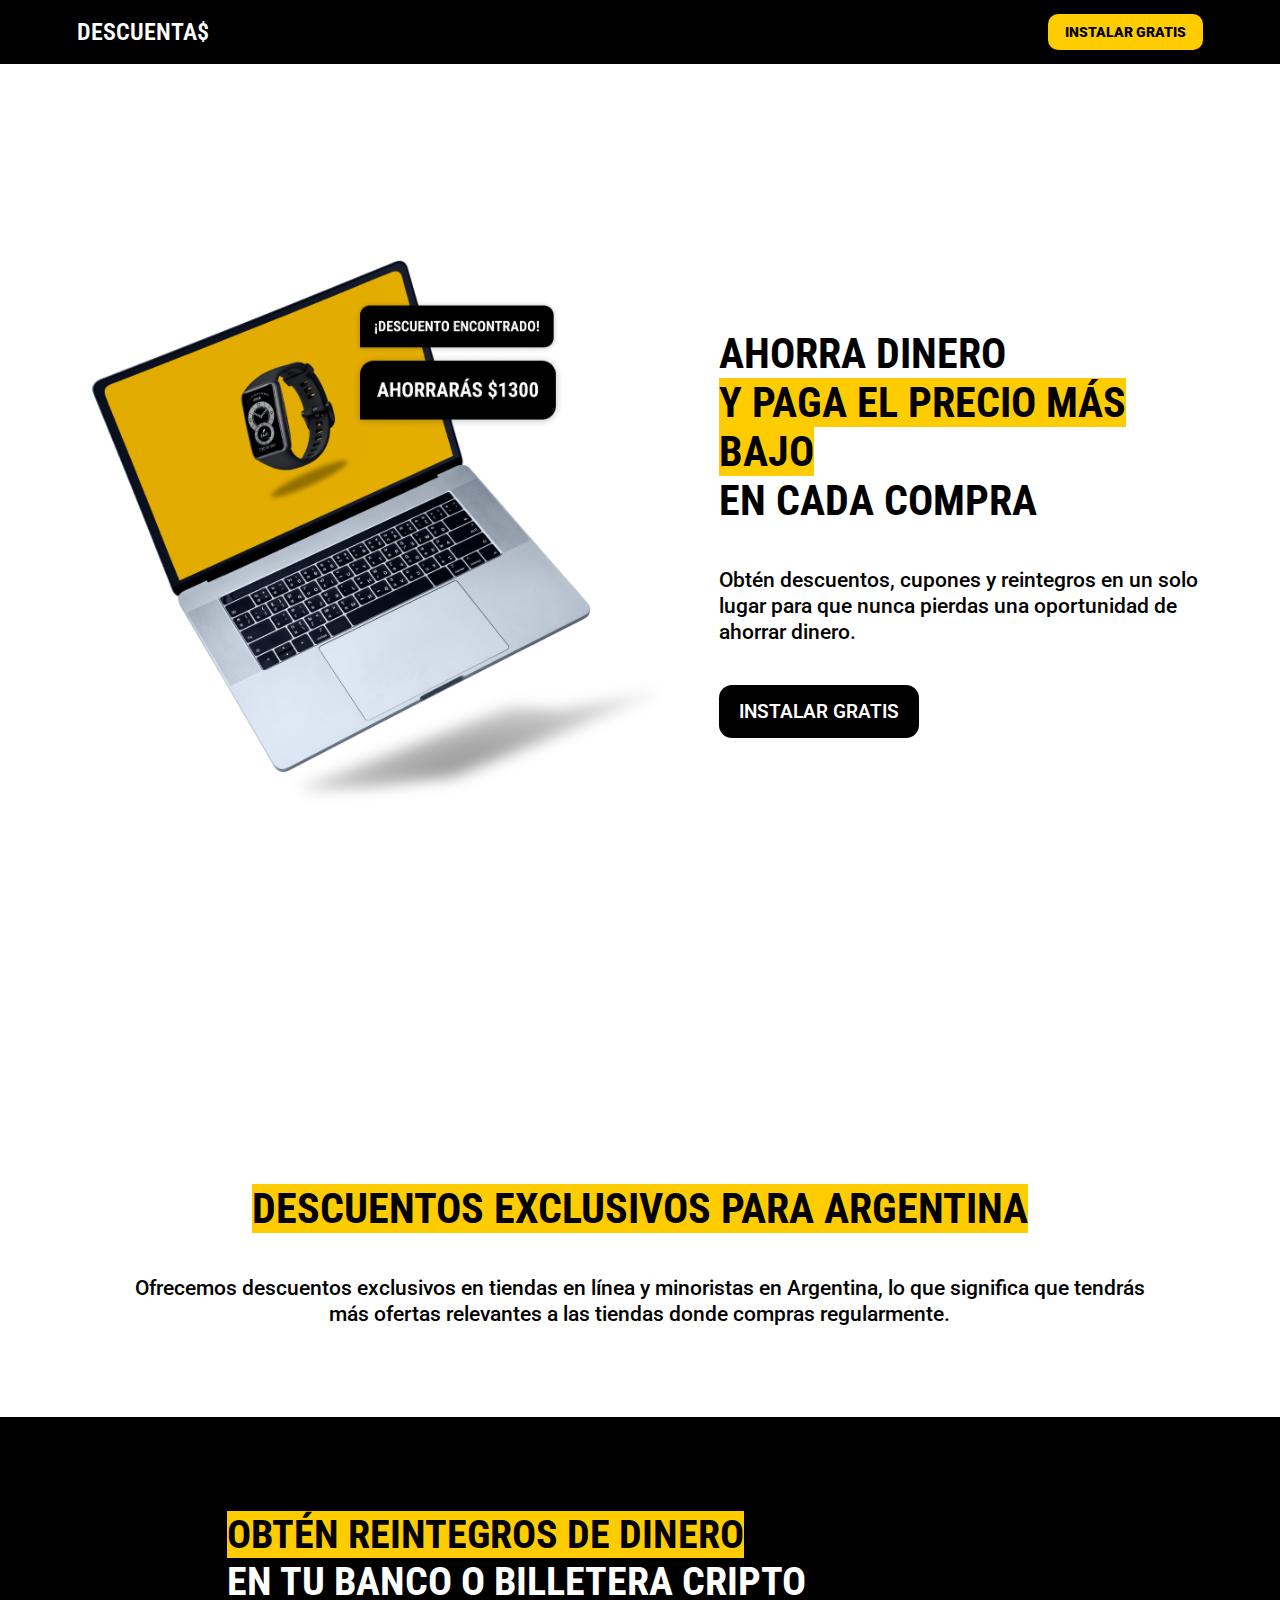
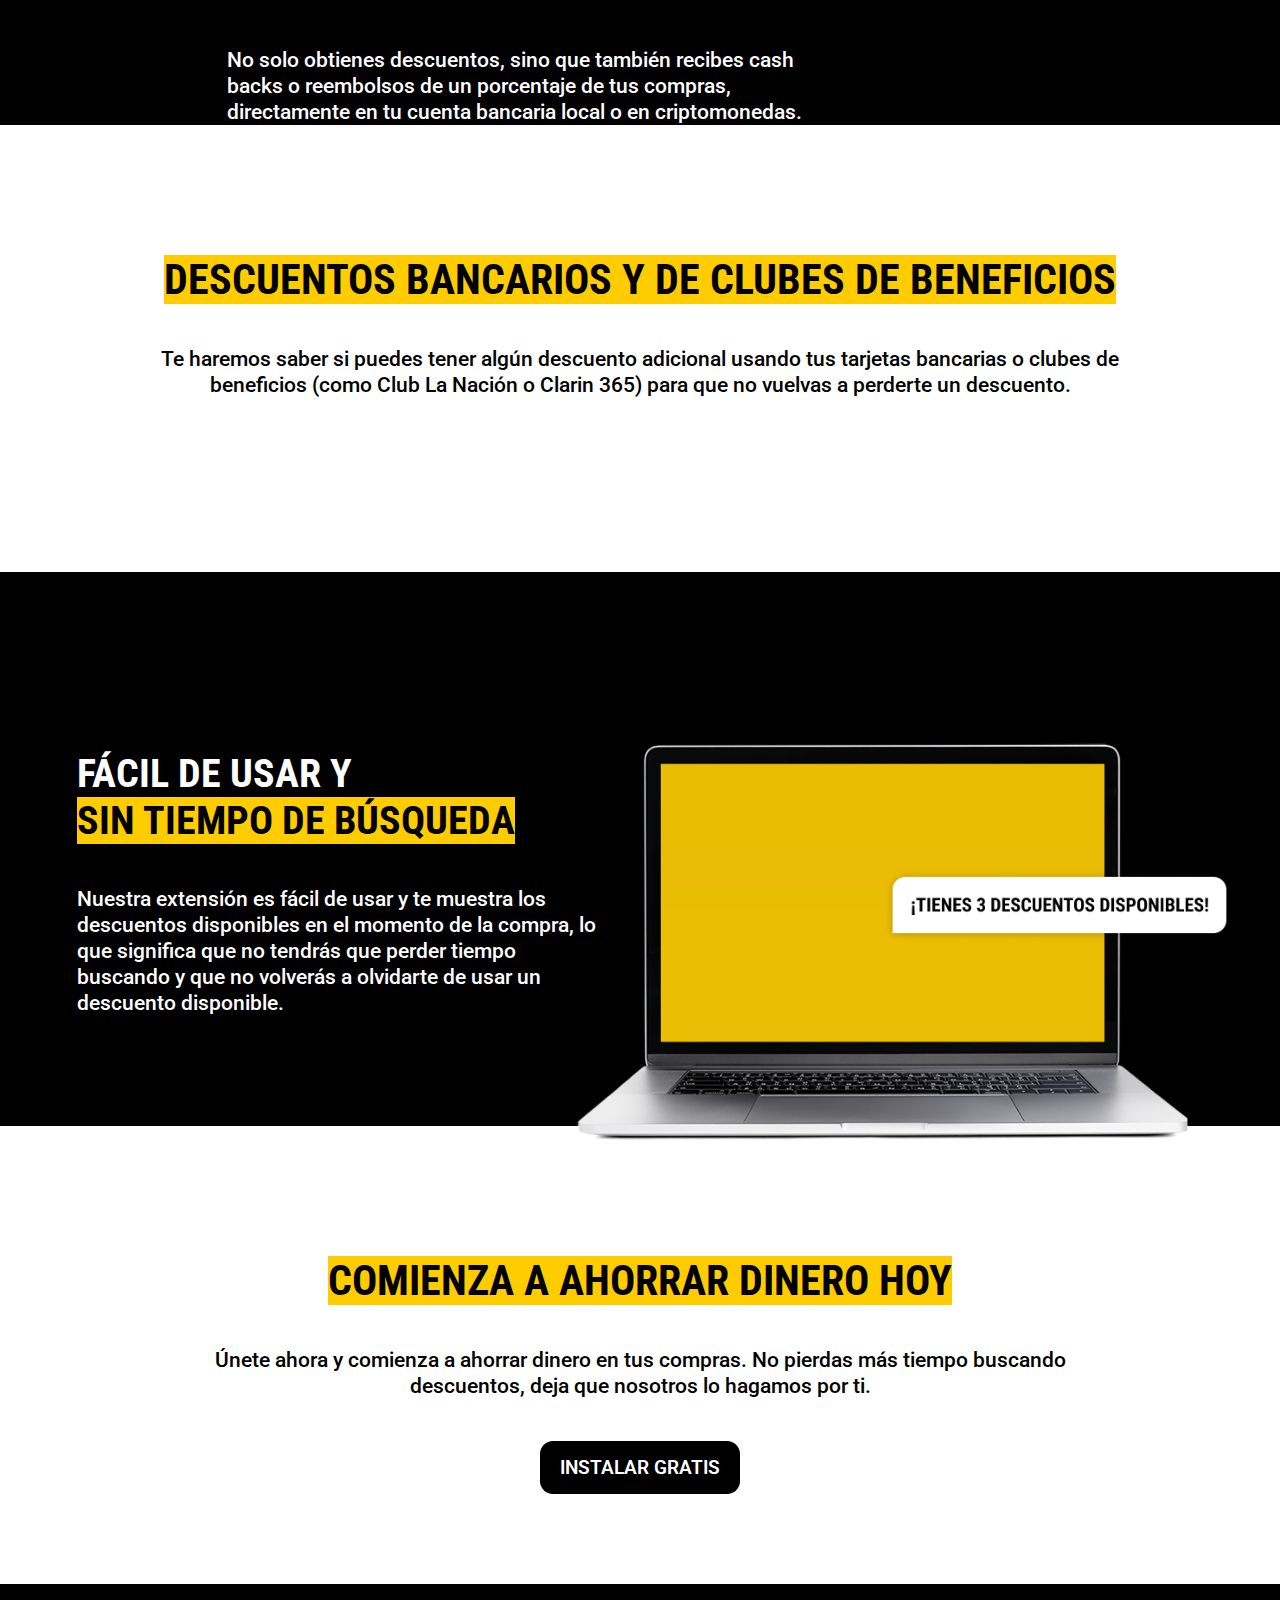
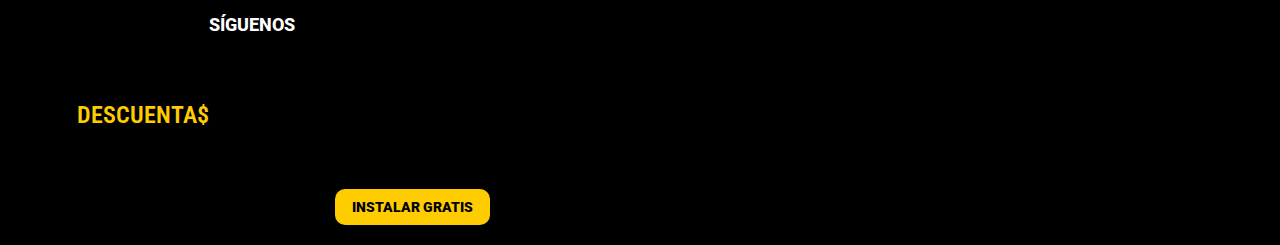
==== index.html @ d21464ff "update" ====
<!DOCTYPE html>
<html lang="es">
<head>
  <meta charset="UTF-8">
  <meta http-equiv="X-UA-Compatible" content="IE=edge">
  <meta name="viewport" content="width=device-width, initial-scale=1.0">
  
  <!-- LINKS CSS -->
  <link rel="stylesheet" href="css/normalize.css">
  <link rel="stylesheet" href="css/styles.css">

  <!-- LINKS ICONS -->
  <link rel="stylesheet" href="https://i.icomoon.io/public/temp/25bd7b3261/UntitledProject/style-svg.css">
  <script defer src="https://i.icomoon.io/public/temp/25bd7b3261/UntitledProject/svgxuse.js"></script>

  <title>Descuenta$</title>
</head>
<body>
  <header class="header">
    <nav class="container nav">
      <p class="logo">DESCUENTA$</p>
      <a class="btn_nav" href="#">INSTALAR GRATIS</a>
    </nav>
  </header>
  
  <main class="main">
    <section class="hero">
      <div class="container nav">
        <div class="hero_img">
          <img src="img/Imagen-laptop.png" alt="Imagen de una laptop">         
        </div>
        <div class="hero_info">
          <h1 class="title">
            Ahorra dinero <br>
            <span class="bg--yellow">y paga el precio más bajo</span> <br>
            en cada compra
          </h1>
          <p class="text_hero">
            Obtén descuentos, cupones y reintegros en un solo lugar para que nunca pierdas una oportunidad de ahorrar dinero.
          </p>
          <a class="btn_primry" href="#">INSTALAR GRATIS</a>
        </div>
      </div>
    </section>

    <section class="section2">
      <div class="container">
        <div class="content_marcas">
          <div>
            <img src="img/Ellipse1.png" alt="">
          </div>
          <div>
            <img src="img/Ellipse2.png" alt="">
          </div>
          <div>
            <img src="img/Ellipse3.png" alt="">
          </div>
          <div>
            <img src="img/Ellipse4.png" alt="">
          </div>
          <div>
            <img src="img/Ellipse5.png" alt="">
          </div>
          <div>
            <img src="img/Ellipse6.png" alt="">
          </div>
        </div>
        <h3 class="title">
          <span class="bg--yellow">Descuentos exclusivos para Argentina</span>
        </h3>
        <p class="text_section2">
          Ofrecemos descuentos exclusivos en tiendas en línea y minoristas en Argentina, lo que significa que tendrás más ofertas relevantes a las tiendas donde compras regularmente.
        </p>
      </div>
    </section>
    
    <section class="bg--black">
      <div class="container content_section3">
        <div class="img_section3">
          <img src="img/woman-img.png" alt="">
        </div>
        <div class="info_section3">
          <h3 class="title text--white">
            <span class="bg--yellow">Obtén reintegros de dinero</span> <br>
            en tu banco o billetera cripto
          </h3>
          <p class="text_section3">
            No solo obtienes descuentos, sino que también recibes cash backs o reembolsos de un porcentaje de tus compras, directamente en tu cuenta bancaria local o en criptomonedas.
          </p>
        </div>
      </div>
    </section>

    <section class="section2">
      <div>
        <h3 class="title">
          <span class="bg--yellow">Descuentos bancarios y de clubes de beneficios</span>
        </h3>
        <p class="text_section2">
          Te haremos saber si puedes tener algún descuento adicional usando tus tarjetas bancarias o clubes de beneficios (como Club La Nación o Clarin 365) para que no vuelvas a perderte un descuento.
        </p>
        <div class="logos_empresas">
          <div>
            <img src="img/image1.png" alt="">
          </div>
          <div>
            <img src="img/image2.png" alt="">
          </div>
          <div>
            <img src="img/image6.png" alt="">
          </div>
          <div>
            <img src="img/image3.png" alt="">
          </div>
          <div>
            <img src="img/image5.png" alt="">
          </div>
          <div>
            <img src="img/image4.png" alt="">
          </div>
        </div>
      </div>
    </section>

    <section class="bg--black">
      <div class="container content_section4">
        <div class="info_section4">
          <h3 class="title text--white">
            Fácil de usar y <br>
            <span class="bg--yellow">sin tiempo de búsqueda</span>
          </h3>
          <p class="text_section3">
            Nuestra extensión es fácil de usar y te muestra los descuentos disponibles en el momento de la compra, lo que significa que no tendrás que perder tiempo buscando y que no volverás a olvidarte de usar un descuento disponible.
          </p>
        </div>
        <div class="img_section4">
          <img src="img/laptop2.png" alt="">
        </div>
      </div>
    </section>

    <section class="section5">
      <div>
        <h3 class="title">
          <span class="bg--yellow">Comienza a ahorrar dinero hoy</span>
        </h3>
        <p class="text_section5">
          Únete ahora y comienza a ahorrar dinero en tus compras. No pierdas más tiempo buscando descuentos, deja que nosotros lo hagamos por ti.
        </p>
      </div>
      <div class="content_btn">
        <a class="btn_primry btn--modify" href="#">INSTALAR GRATIS</a>
      </div>
    </section>
  </main>

  <footer class="bg--black">
    <section class="container footer">
      <div>
        <p class="logo logo_footer">DESCUENTA$</p>
      </div>
      <div>
        <div class="info_footer">
          <div>
            <h5 class="title_footer">SÍGUENOS</h5>
          </div>
          <div class="content_footer">
            <div class="content_social">
              <a href="#">
                <svg class="icon icon-facebook"><use xlink:href="#icon-facebook"></use></svg>
              </a>
              <a href="#">
                <svg class="icon icon-instagram"><use xlink:href="#icon-instagram"></use></svg>
              </a>
              <a href="#">
                <svg class="icon icon-tiktok"><use xlink:href="#icon-tiktok"></use></svg>
              </a>
              <a href="#">
                <svg class="icon icon-twitter"><use xlink:href="#icon-twitter"></use></svg>
              </a>
            </div>
            <div>
              <a class="btn_nav" href="#">INSTALAR GRATIS</a>
            </div>
          </div>
        </div>
      </div>
    </section>
  </footer>
</body>
</html>
---- css/styles.css ----
@import url('https://fonts.googleapis.com/css2?family=Roboto+Condensed:wght@400;700&family=Roboto:wght@400;700;900&display=swap');

:root {
  --bg-yellow: hsl(48, 100%, 50%);
  --bg-black: hsl(0, 0%, 0%);
  --bg-white: rgb(255, 255, 255);
}

/* font-family: 'Roboto', sans-serif;
font-family: 'Roboto Condensed', sans-serif; */

html {
  scroll-behavior: smooth;
}

* {
  padding: 0;
  margin: 0;
  box-sizing: border-box;
}

body {
  font-family: 'Roboto', sans-serif;
}

a {
  text-decoration: none;
}

img {
  width: 100%;
}

p {
  font-weight: 500;
  font-size: 21px;
  line-height: 26px;
}

.bg--yellow {
  background-color: var(--bg-yellow);
}

.bg--black {
  background-color: var(--bg-black);
}

.text--yellow {
  color: var(--bg-yellow);
}


/* HEADER STYLES */

.header {
  position: fixed;
  width: 100%;
  height: 63.69px;
  top: 0;
  z-index: 99;
  background-color: var(--bg-black);
}

.nav {
  display: flex;
  height: 100%;
  justify-content: space-between;
  align-items: center;
}

.container {
  width: 88%;
  margin-left: auto;
  margin-right: auto;
}

.logo {
  font-family: 'Roboto Condensed', sans-serif;
  font-weight: 600;
  font-size: 24px;
  color: var(--bg-white);
}

.btn_nav {
  background-color: var(--bg-yellow);
  color: var(--bg-black);
  border-radius: 10px;
  font-weight: 900;
  font-size: 14px;
  padding: 10px 17px;
}

.btn_nav:hover {
  background-color: var(--bg-black);
  color: var(--bg-yellow);
  outline: 2px solid var(--bg-yellow);
}


/* HERO STYLES */

.hero {
  width: 100%;
  height: 100vh;
  display: flex;
  align-items: center;
}

.hero_info {
  width: 859px;
  margin-top: -50px;
}

.hero_img {
  position: static;
  width: 1034px;
  margin-top: 35px;
  margin-right: 59px;
}

.text_hero {
  margin-bottom: 55px;
}

.btn_primry {
  background-color: var(--bg-black);
  color: var(--bg-white);
  border-radius: 13px;
  padding: 15px 20px;
  font-weight: 600;
  font-size: 19px;
}

.btn_primry:hover {
  background-color: var(--bg-white);
  color: var(--bg-black);
  outline: 2px solid var(--bg-black);
  font-weight: 900;
}


/* MAIN STYLES */

.main {
  width: 100%;
  margin-top: 67px;
}


/* SECTION 2 STYLES */

.section2,
.section5 {
  margin: 130px 0 90px 0;
  text-align: center;
}

.content_marcas {
  display: flex;
  justify-content: space-between;
}

.title {
  font-family: 'Roboto Condensed', sans-serif;
  font-weight: 700;
  font-size: 42px;
  margin-top: 68px;
  margin-bottom: 42px;
  text-transform: uppercase;
}

.text_section2 {
  width: 1018px;
  margin: 0 auto;
}


/* SECTION 3 STYLES */

.content_section3 {
  display: flex;
  align-items: center;
  gap: 150px;
  padding-top: 56px;
}

.info_section3 {
  width: 612px;
  margin-top: -30px;
}

.img_section3 img{
  width: 460px;
}

.text--white {
  width: 610px;
  font-size: 40px;
  color: var(--bg-white);
}

.text--white span {
  color: var(--bg-black);
}

.text_section3 {
  color: var(--bg-white);
}

.logos_empresas,
.content_btn {
  display: flex;
  width: 90%;
  margin: 0 auto;
  align-items: center;
  justify-content: space-between;
  margin-top: 65px;
}


/* SECTION 4 STYLES */

.content_section4 {
  display: flex;
  height: 554px;
  align-items: center;
}

.info_section4 {
  width: 520px;
}

.img_section4 {
  position: relative;
  bottom: -100px;
  right: 3%;
}

.img_section4  img{
  width: 672px;
}


/* SECTION 5 STYLES */

.btn--modify,
.text_section5 {
  margin: 0 auto;
}

.content_btn {
  margin-top: 42px;
}

.text_section5 {
  width: 900px;
}


/* FOOTER STYLES */

.footer {
  display: flex;
  height: 261px;
  align-items: center;
  justify-content: space-between;
}

.logo_footer {
  color: var(--bg-yellow);
}

.title_footer {
  font-weight: 800;
  font-size: 18px;
  color: var(--bg-white);
}

.content_social {
  display: flex;
  gap: 25px;
}

.content_social a {
  color: var(--bg-white);
  font-size: 20px;
}

.content_social a:hover {
  color: var(--bg-yellow);
}

.info_footer {
  display: flex;
  gap: 40px;
}

.content_footer {
  display: flex;
  flex-direction: column;
  gap: 28px;
}
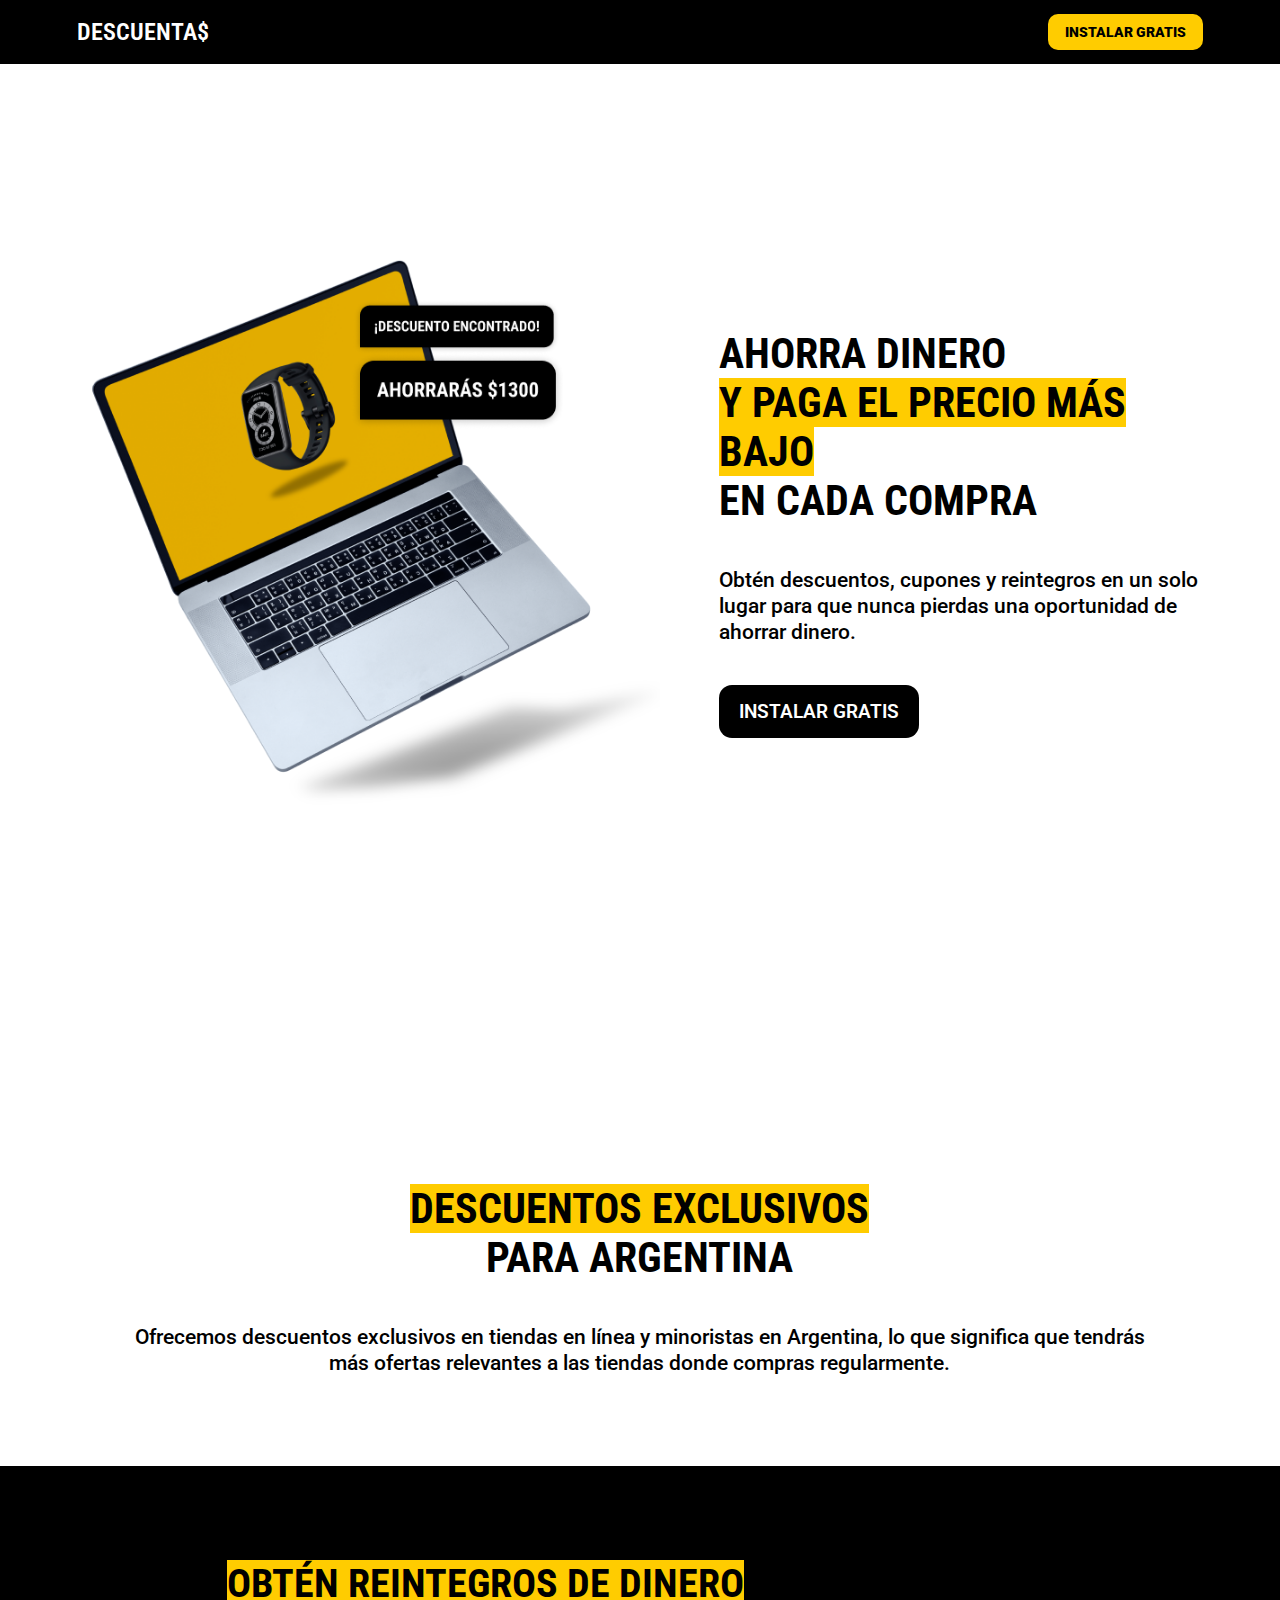
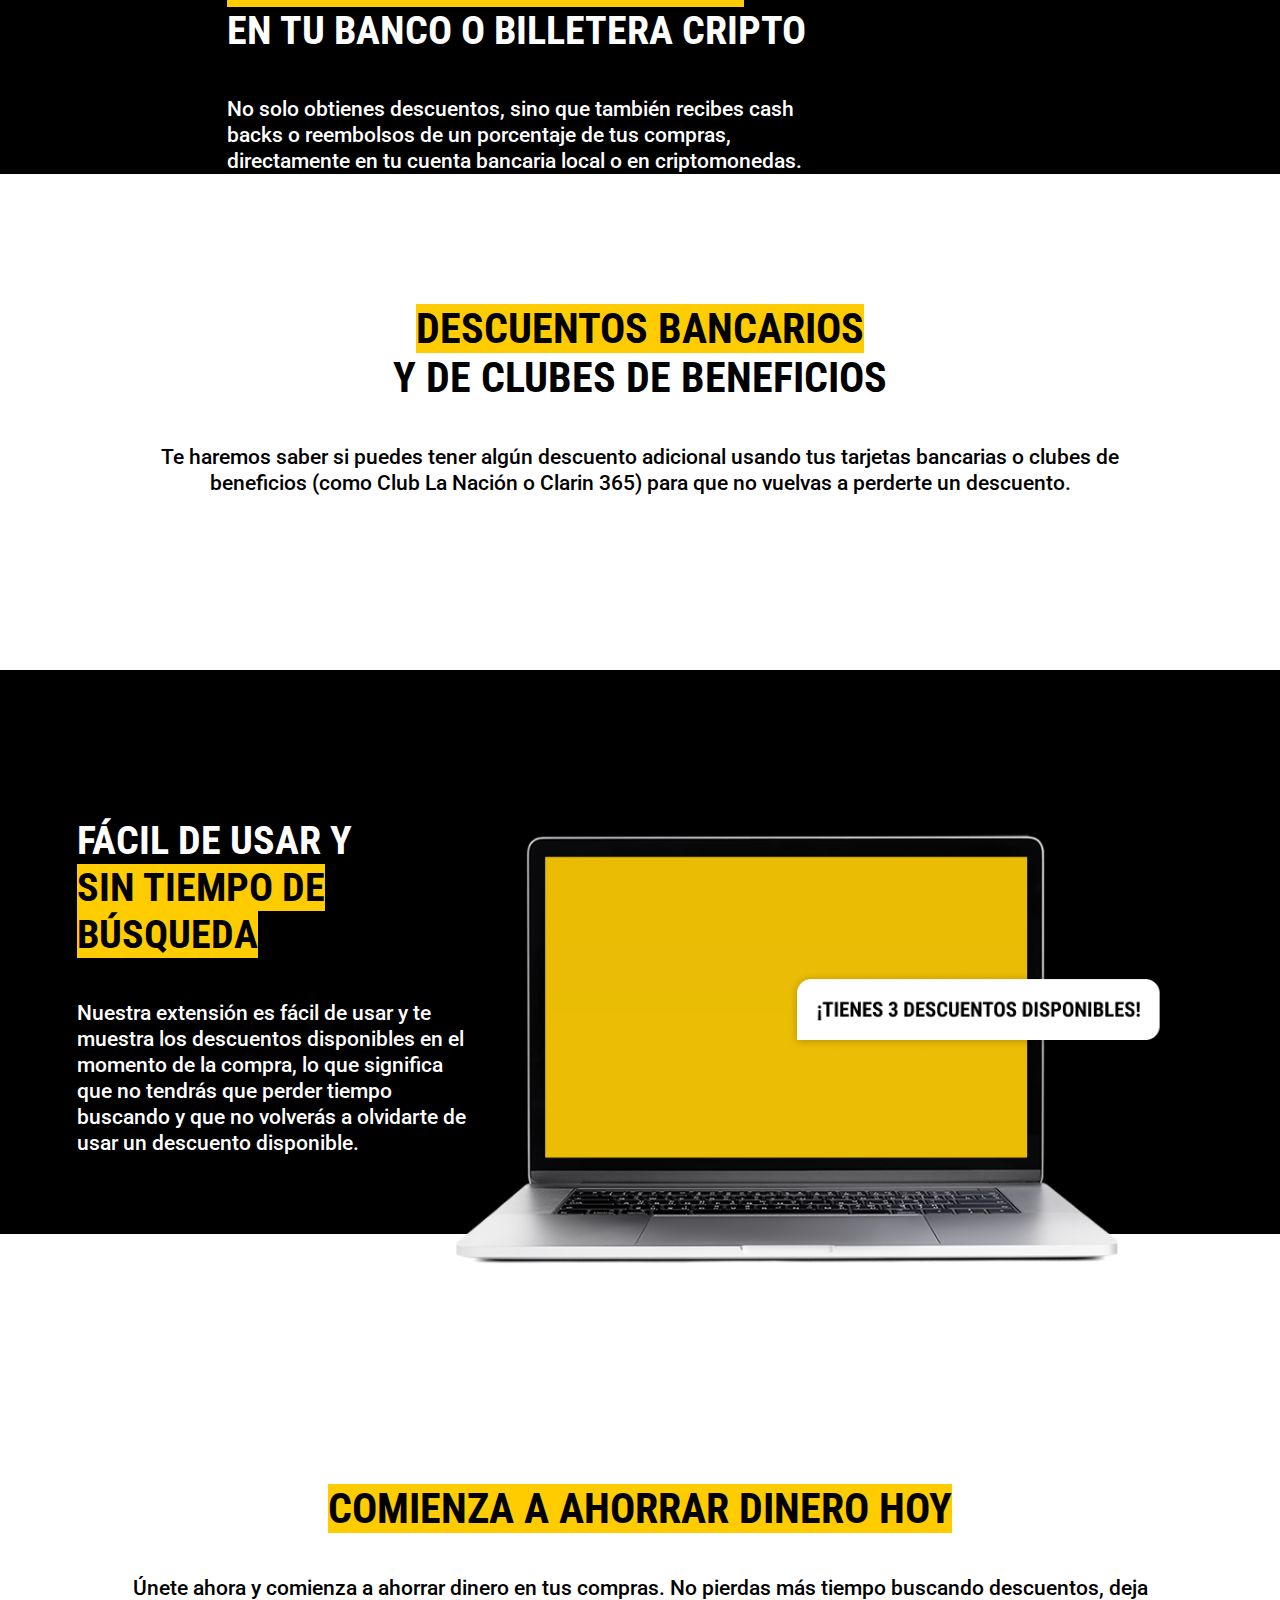
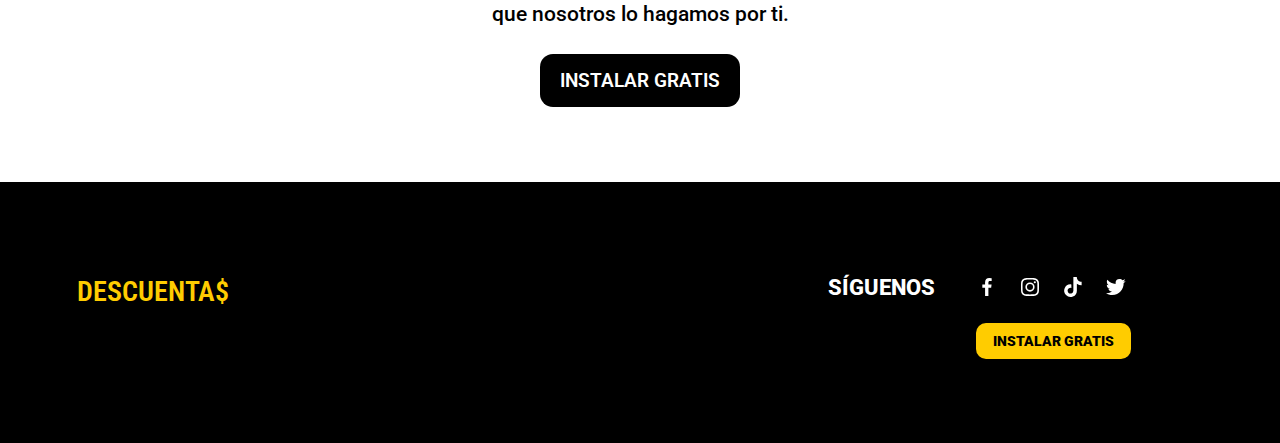
==== commit 117a9236: "updated responsive" ====
--- a/index.html
+++ b/index.html
@@ -10,27 +10,26 @@
   <link rel="stylesheet" href="css/styles.css">
 
   <!-- LINKS ICONS -->
-  <link rel="stylesheet" href="https://i.icomoon.io/public/temp/25bd7b3261/UntitledProject/style-svg.css">
-  <script defer src="https://i.icomoon.io/public/temp/25bd7b3261/UntitledProject/svgxuse.js"></script>
+  <script src="https://unpkg.com/boxicons@2.1.4/dist/boxicons.js"></script>
 
   <title>Descuenta$</title>
 </head>
 <body>
   <header class="header">
     <nav class="container nav">
-      <p class="logo">DESCUENTA$</p>
-      <a class="btn_nav" href="#">INSTALAR GRATIS</a>
+      <a href="index.html" class="logo">DESCUENTA$</a>
+      <a class="btn_nav" href="./pages/registro.html">INSTALAR GRATIS</a>
     </nav>
   </header>
   
   <main class="main">
     <section class="hero">
-      <div class="container nav">
+      <div class="container hero_section nav">
         <div class="hero_img">
           <img src="img/Imagen-laptop.png" alt="Imagen de una laptop">         
         </div>
         <div class="hero_info">
-          <h1 class="title">
+          <h1 class="title padding-top">
             Ahorra dinero <br>
             <span class="bg--yellow">y paga el precio más bajo</span> <br>
             en cada compra
@@ -38,7 +37,7 @@
           <p class="text_hero">
             Obtén descuentos, cupones y reintegros en un solo lugar para que nunca pierdas una oportunidad de ahorrar dinero.
           </p>
-          <a class="btn_primry" href="#">INSTALAR GRATIS</a>
+          <a class="btn_primry" href="./pages/registro.html">INSTALAR GRATIS</a>
         </div>
       </div>
     </section>
@@ -66,7 +65,8 @@
           </div>
         </div>
         <h3 class="title">
-          <span class="bg--yellow">Descuentos exclusivos para Argentina</span>
+          <span class="bg--yellow">Descuentos exclusivos </span> <br>
+          para Argentina
         </h3>
         <p class="text_section2">
           Ofrecemos descuentos exclusivos en tiendas en línea y minoristas en Argentina, lo que significa que tendrás más ofertas relevantes a las tiendas donde compras regularmente.
@@ -74,13 +74,13 @@
       </div>
     </section>
     
-    <section class="bg--black">
+    <section class="bg--black section3">
       <div class="container content_section3">
         <div class="img_section3">
           <img src="img/woman-img.png" alt="">
         </div>
         <div class="info_section3">
-          <h3 class="title text--white">
+          <h3 class="title title--mobile text--white">
             <span class="bg--yellow">Obtén reintegros de dinero</span> <br>
             en tu banco o billetera cripto
           </h3>
@@ -91,10 +91,10 @@
       </div>
     </section>
 
-    <section class="section2">
+    <section class="section2 section3">
       <div>
         <h3 class="title">
-          <span class="bg--yellow">Descuentos bancarios y de clubes de beneficios</span>
+          <span class="bg--yellow">Descuentos bancarios </span> <br> y de clubes de beneficios
         </h3>
         <p class="text_section2">
           Te haremos saber si puedes tener algún descuento adicional usando tus tarjetas bancarias o clubes de beneficios (como Club La Nación o Clarin 365) para que no vuelvas a perderte un descuento.
@@ -122,10 +122,10 @@
       </div>
     </section>
 
-    <section class="bg--black">
+    <section class="bg--black section4">
       <div class="container content_section4">
         <div class="info_section4">
-          <h3 class="title text--white">
+          <h3 class="title title--mobile text--white">
             Fácil de usar y <br>
             <span class="bg--yellow">sin tiempo de búsqueda</span>
           </h3>
@@ -141,7 +141,7 @@
 
     <section class="section5">
       <div>
-        <h3 class="title">
+        <h3 class="title title--mobile">
           <span class="bg--yellow">Comienza a ahorrar dinero hoy</span>
         </h3>
         <p class="text_section5">
@@ -149,38 +149,41 @@
         </p>
       </div>
       <div class="content_btn">
-        <a class="btn_primry btn--modify" href="#">INSTALAR GRATIS</a>
+        <a class="btn_primry btn--modify" href="./pages/registro.html">INSTALAR GRATIS</a>
       </div>
     </section>
   </main>
 
-  <footer class="bg--black">
-    <section class="container footer">
+  <footer class="footer">
+    <section class="container container_footer">
       <div>
-        <p class="logo logo_footer">DESCUENTA$</p>
+        <a href="./index.html" class="logo logo_footer">DESCUENTA$</a>
       </div>
-      <div>
-        <div class="info_footer">
-          <div>
-            <h5 class="title_footer">SÍGUENOS</h5>
-          </div>
-          <div class="content_footer">
-            <div class="content_social">
+      <div class="content">
+        <div class="btn">
+          <a class="btn_nav" href="./pages/registro.html">INSTALAR GRATIS</a>
+        </div>
+        <div class="info_social">
+          <div class="info_footer">
+            <div>
+              <h5 class="title_footer">SÍGUENOS</h5>
+            </div>
+            <div class="socials">
               <a href="#">
-                <svg class="icon icon-facebook"><use xlink:href="#icon-facebook"></use></svg>
+                <svg class="social" xmlns="http://www.w3.org/2000/svg" width="24" height="24" viewBox="0 0 24 24"><path d="M13.397 20.997v-8.196h2.765l.411-3.209h-3.176V7.548c0-.926.258-1.56 1.587-1.56h1.684V3.127A22.336 22.336 0 0 0 14.201 3c-2.444 0-4.122 1.492-4.122 4.231v2.355H7.332v3.209h2.753v8.202h3.312z"></path></svg>
               </a>
+  
               <a href="#">
-                <svg class="icon icon-instagram"><use xlink:href="#icon-instagram"></use></svg>
+                <svg class="social" xmlns="http://www.w3.org/2000/svg" style="margin-left: 15px;" width="24" height="24" viewBox="0 0 24 24"><path d="M11.999 7.377a4.623 4.623 0 1 0 0 9.248 4.623 4.623 0 0 0 0-9.248zm0 7.627a3.004 3.004 0 1 1 0-6.008 3.004 3.004 0 0 1 0 6.008z"></path><circle cx="16.806" cy="7.207" r="1.078"></circle><path d="M20.533 6.111A4.605 4.605 0 0 0 17.9 3.479a6.606 6.606 0 0 0-2.186-.42c-.963-.042-1.268-.054-3.71-.054s-2.755 0-3.71.054a6.554 6.554 0 0 0-2.184.42 4.6 4.6 0 0 0-2.633 2.632 6.585 6.585 0 0 0-.419 2.186c-.043.962-.056 1.267-.056 3.71 0 2.442 0 2.753.056 3.71.015.748.156 1.486.419 2.187a4.61 4.61 0 0 0 2.634 2.632 6.584 6.584 0 0 0 2.185.45c.963.042 1.268.055 3.71.055s2.755 0 3.71-.055a6.615 6.615 0 0 0 2.186-.419 4.613 4.613 0 0 0 2.633-2.633c.263-.7.404-1.438.419-2.186.043-.962.056-1.267.056-3.71s0-2.753-.056-3.71a6.581 6.581 0 0 0-.421-2.217zm-1.218 9.532a5.043 5.043 0 0 1-.311 1.688 2.987 2.987 0 0 1-1.712 1.711 4.985 4.985 0 0 1-1.67.311c-.95.044-1.218.055-3.654.055-2.438 0-2.687 0-3.655-.055a4.96 4.96 0 0 1-1.669-.311 2.985 2.985 0 0 1-1.719-1.711 5.08 5.08 0 0 1-.311-1.669c-.043-.95-.053-1.218-.053-3.654 0-2.437 0-2.686.053-3.655a5.038 5.038 0 0 1 .311-1.687c.305-.789.93-1.41 1.719-1.712a5.01 5.01 0 0 1 1.669-.311c.951-.043 1.218-.055 3.655-.055s2.687 0 3.654.055a4.96 4.96 0 0 1 1.67.311 2.991 2.991 0 0 1 1.712 1.712 5.08 5.08 0 0 1 .311 1.669c.043.951.054 1.218.054 3.655 0 2.436 0 2.698-.043 3.654h-.011z"></path></svg>
               </a>
+  
               <a href="#">
-                <svg class="icon icon-tiktok"><use xlink:href="#icon-tiktok"></use></svg>
+                <svg class="social" xmlns="http://www.w3.org/2000/svg" style="margin-left: 15px;" width="24" height="24" viewBox="0 0 24 24"><path d="M19.59 6.69a4.83 4.83 0 0 1-3.77-4.25V2h-3.45v13.67a2.89 2.89 0 0 1-5.2 1.74 2.89 2.89 0 0 1 2.31-4.64 2.93 2.93 0 0 1 .88.13V9.4a6.84 6.84 0 0 0-1-.05A6.33 6.33 0 0 0 5 20.1a6.34 6.34 0 0 0 10.86-4.43v-7a8.16 8.16 0 0 0 4.77 1.52v-3.4a4.85 4.85 0 0 1-1-.1z"></path></svg>
               </a>
+  
               <a href="#">
-                <svg class="icon icon-twitter"><use xlink:href="#icon-twitter"></use></svg>
+                <svg class="social" xmlns="http://www.w3.org/2000/svg" style="margin-left: 15px;" width="24" height="24" viewBox="0 0 24 24"><path d="M19.633 7.997c.013.175.013.349.013.523 0 5.325-4.053 11.461-11.46 11.461-2.282 0-4.402-.661-6.186-1.809.324.037.636.05.973.05a8.07 8.07 0 0 0 5.001-1.721 4.036 4.036 0 0 1-3.767-2.793c.249.037.499.062.761.062.361 0 .724-.05 1.061-.137a4.027 4.027 0 0 1-3.23-3.953v-.05c.537.299 1.16.486 1.82.511a4.022 4.022 0 0 1-1.796-3.354c0-.748.199-1.434.548-2.032a11.457 11.457 0 0 0 8.306 4.215c-.062-.3-.1-.611-.1-.923a4.026 4.026 0 0 1 4.028-4.028c1.16 0 2.207.486 2.943 1.272a7.957 7.957 0 0 0 2.556-.973 4.02 4.02 0 0 1-1.771 2.22 8.073 8.073 0 0 0 2.319-.624 8.645 8.645 0 0 1-2.019 2.083z"></path></svg>
               </a>
-            </div>
-            <div>
-              <a class="btn_nav" href="#">INSTALAR GRATIS</a>
             </div>
           </div>
         </div>
--- a/css/styles.css
+++ b/css/styles.css
@@ -9,6 +9,10 @@
 /* font-family: 'Roboto', sans-serif;
 font-family: 'Roboto Condensed', sans-serif; */
 
+::-webkit-scrollbar {
+    display: none;
+}
+
 html {
   scroll-behavior: smooth;
 }
@@ -70,6 +74,7 @@
 
 .container {
   width: 88%;
+  max-width: 1300;
   margin-left: auto;
   margin-right: auto;
 }
@@ -169,8 +174,10 @@
   text-transform: uppercase;
 }
 
-.text_section2 {
-  width: 1018px;
+.text_section2,
+.text_section5 {
+  width: 100%;
+  max-width: 1018px;
   margin: 0 auto;
 }
 
@@ -185,7 +192,8 @@
 }
 
 .info_section3 {
-  width: 612px;
+  width: 100%;
+  max-width: 612px;
   margin-top: -30px;
 }
 
@@ -194,7 +202,8 @@
 }
 
 .text--white {
-  width: 610px;
+  width: 100%;
+  max-width: 610px;
   font-size: 40px;
   color: var(--bg-white);
 }
@@ -207,8 +216,7 @@
   color: var(--bg-white);
 }
 
-.logos_empresas,
-.content_btn {
+.logos_empresas {
   display: flex;
   width: 90%;
   margin: 0 auto;
@@ -222,7 +230,7 @@
 
 .content_section4 {
   display: flex;
-  height: 554px;
+  height: 564px;
   align-items: center;
 }
 
@@ -232,19 +240,22 @@
 
 .img_section4 {
   position: relative;
-  bottom: -100px;
+  bottom: -105px;
   right: 3%;
 }
 
 .img_section4  img{
-  width: 672px;
+  width: 730px;
 }
 
 
 /* SECTION 5 STYLES */
 
-.btn--modify,
-.text_section5 {
+.section5 {
+  margin-top: 250px;
+}
+
+.btn--modify {
   margin: 0 auto;
 }
 
@@ -252,10 +263,6 @@
   margin-top: 42px;
 }
 
-.text_section5 {
-  width: 900px;
-}
-
 
 /* FOOTER STYLES */
 
@@ -267,27 +274,27 @@
 }
 
 .logo_footer {
+  font-size: 28px;
   color: var(--bg-yellow);
 }
 
 .title_footer {
   font-weight: 800;
-  font-size: 18px;
+  font-size: 22px;
   color: var(--bg-white);
 }
 
-.content_social {
-  display: flex;
-  gap: 25px;
-}
-
-.content_social a {
-  color: var(--bg-white);
-  font-size: 20px;
-}
-
-.content_social a:hover {
-  color: var(--bg-yellow);
+.socials,
+.title_footer {
+  transform: translateX(-75px);
+}
+
+.social {
+  fill: var(--bg-white);
+}
+
+.social:hover {
+  fill: var(--bg-yellow);
 }
 
 .info_footer {
@@ -295,9 +302,285 @@
   gap: 40px;
 }
 
-.content_footer {
-  display: flex;
-  flex-direction: column;
+.content {
+  display: flex;
   gap: 28px;
-}
-
+  flex-direction: column-reverse;
+  align-items: center;
+}
+
+.footer {
+  background-color: var(--bg-black);
+}
+
+.container_footer {
+  display: flex;
+  justify-content: space-between; 
+}
+
+
+
+/* LAPTOPS */
+
+@media screen and (max-width: 1200px) {
+
+  .container {
+    width: 90%;
+  }
+
+  .title {
+    font-size: 35px;
+  }
+
+  .hero_info {
+    width: 100%;
+    max-width: 859px;
+  }
+
+  .hero_img {
+    width: 120%;
+    margin-right: 0;
+  }
+
+  .content_section3 {
+    gap: 50px;
+  }
+
+  .info_section3 {
+    width: 600px;
+  }
+
+  .img_section3 img{
+    width: 350px;
+  }
+
+  .logos_empresas {
+    width: 95%;
+    gap: 40px;
+  }
+
+  .img_section4  img{
+    width: 550px;
+    padding-left: 40px;
+  }
+
+  .info_section4 {
+    width: 48%;
+  }
+
+  .img_section4 {
+    transform: translateY(50px);
+  }
+  
+}
+
+/* LAPTOPS */
+
+@media screen and (max-width: 992px) {
+  p {
+    font-weight: 500;
+    font-size: 18px;
+    line-height: 24px;
+  }
+
+  .header {
+    height: 80px;
+  }
+
+  .hero {
+    margin-top: 200px;
+    height: 100%;
+  }
+
+  .content_marcas,
+  .logos_empresas {
+    gap: 10px;
+  }
+
+  .section2 {
+    margin: 200px 0 90px 0;
+  }
+
+  .img_section4  img{
+    width: 470px;
+  }
+
+  .info_section4 {
+    width: 48%;
+  }
+
+  .img_section4 {
+    transform: translateY(80px);
+  }
+
+  .btn_primry {
+    font-size: 17px;
+  }
+}
+
+
+/* TABLETS */
+
+@media screen and (max-width: 768px) {
+  .nav {
+    flex-wrap: wrap;
+    justify-content: space-between;
+  }
+
+  .padding-top {
+    margin-top: 110px;
+  }
+
+  .hero {
+    margin-top: 150px;
+    height: 100vh;
+  }
+
+  .hero_section {
+    display: flex;
+    justify-content: center;
+  }
+
+  .hero_info {
+    order: 0;
+  }
+
+  .hero_img {
+    width: 80%;
+    order: 1;
+  }
+
+  .section2 {
+    margin-top: 340px;
+  }
+
+  .section3 {
+    margin-top: 150px;
+  }
+
+  .content_marcas,
+  .logos_empresas {
+    gap: 10px;
+  }
+
+  .content_section3,
+  .content_section4 {
+    height: 880px;
+    flex-direction: column;
+    text-align: center;
+    gap: 0;
+  }
+
+  .content_section4 {
+    height: 800px;
+  }
+
+  .img_section4  img{
+    width: 500px;
+    margin: 0 auto;
+  }
+
+  .img_section4 {
+    transform: translateY(0);
+  }
+
+  .info_section4 {
+    width: 90%;
+    padding-top: 160px;
+  }
+
+  .footer {
+    justify-content: center;
+  }
+
+  .container_footer {
+    display: flex;
+    text-align: center;
+    flex-direction: column;
+    gap: 30px;
+  }
+  
+  .logo_footer {
+    font-size: 28px;
+    color: var(--bg-yellow);
+  }
+  
+  .title_footer {
+    font-weight: 800;
+    font-size: 22px;
+    color: var(--bg-white);
+  }
+  
+  .socials,
+  .title_footer {
+    transform: translateX(0);
+  }
+  
+  .info_footer {
+    gap: 25px;
+  }
+
+  .content {
+    gap: 30px;
+    flex-direction: column;
+  }
+
+}
+
+/* MOBILES */
+
+@media screen and (max-width: 600px) {
+  .header {
+    height: 100px;
+  }
+
+  .info_section3 {
+    width: 90%;
+    max-width: 612px;
+    margin-top: -30px;
+  }
+
+  .hero {
+    margin-top: 80px;
+    /* height: 100vh; */
+  }
+
+  .btn_primry {
+    font-size: 14px;
+  }
+
+  .btn_nav {
+    font-size: 12px;
+  }
+
+  .container {
+    width: 95%;
+  }
+
+  .title {
+    font-size: 30px;
+  }
+
+  .content_marcas,
+  .logos_empresas {
+    gap: 10px;
+  }
+
+  .img_section3 img{
+    width: 300px;
+  }
+
+  .img_section4  img{
+    width: 350px;
+  }
+
+  .section2 {
+    margin-top: 100px;
+  }
+}
+
+@media screen and (max-width: 320px) {
+  .nav {
+    justify-content: center;
+  }
+}